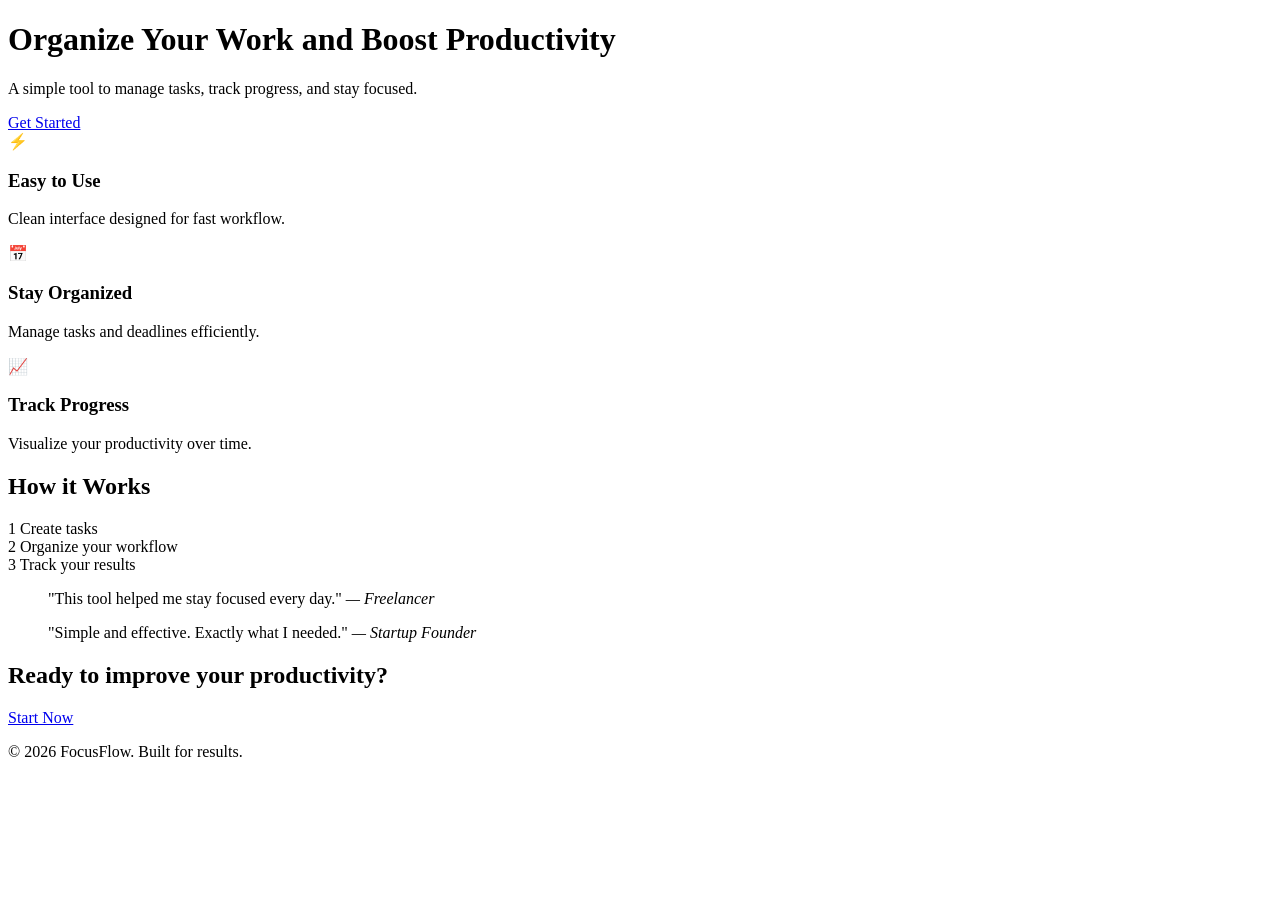
==== index.html @ 997bd2ec "Add files via upload" ====
<!DOCTYPE html>
<html lang="en">
<head>
    <meta charset="UTF-8">
    <meta name="viewport" content="width=device-width, initial-scale=1.0">
    <title>FocusFlow | Productivity Tool</title>
    <link rel="stylesheet" href="style.css">
    <link href="https://fonts.googleapis.com/css2?family=Inter:wght@400;600;800&display=swap" rel="stylesheet">
</head>
<body>

    <header class="hero">
        <div class="container">
            <h1>Organize Your Work and <span class="highlight">Boost Productivity</span></h1>
            <p>A simple tool to manage tasks, track progress, and stay focused.</p>
            <a href="#" class="btn-primary">Get Started</a>
        </div>
    </header>

    <section class="benefits">
        <div class="container grid-3">
            <div class="card">
                <div class="icon">⚡</div>
                <h3>Easy to Use</h3>
                <p>Clean interface designed for fast workflow.</p>
            </div>
            <div class="card">
                <div class="icon">📅</div>
                <h3>Stay Organized</h3>
                <p>Manage tasks and deadlines efficiently.</p>
            </div>
            <div class="card">
                <div class="icon">📈</div>
                <h3>Track Progress</h3>
                <p>Visualize your productivity over time.</p>
            </div>
        </div>
    </section>

    <section class="how-it-works">
        <div class="container">
            <h2>How it Works</h2>
            <div class="steps">
                <div class="step"><span>1</span> Create tasks</div>
                <div class="step"><span>2</span> Organize your workflow</div>
                <div class="step"><span>3</span> Track your results</div>
            </div>
        </div>
    </section>

    <section class="testimonials">
        <div class="container">
            <div class="testimonial-grid">
                <blockquote>
                    "This tool helped me stay focused every day."
                    <cite>— Freelancer</cite>
                </blockquote>
                <blockquote>
                    "Simple and effective. Exactly what I needed."
                    <cite>— Startup Founder</cite>
                </blockquote>
            </div>
        </div>
    </section>

    <section class="cta-final">
        <div class="container">
            <h2>Ready to improve your productivity?</h2>
            <a href="#" class="btn-primary">Start Now</a>
        </div>
    </section>

    <footer>
        <p>&copy; 2026 FocusFlow. Built for results.</p>
    </footer>

</body>
</html>
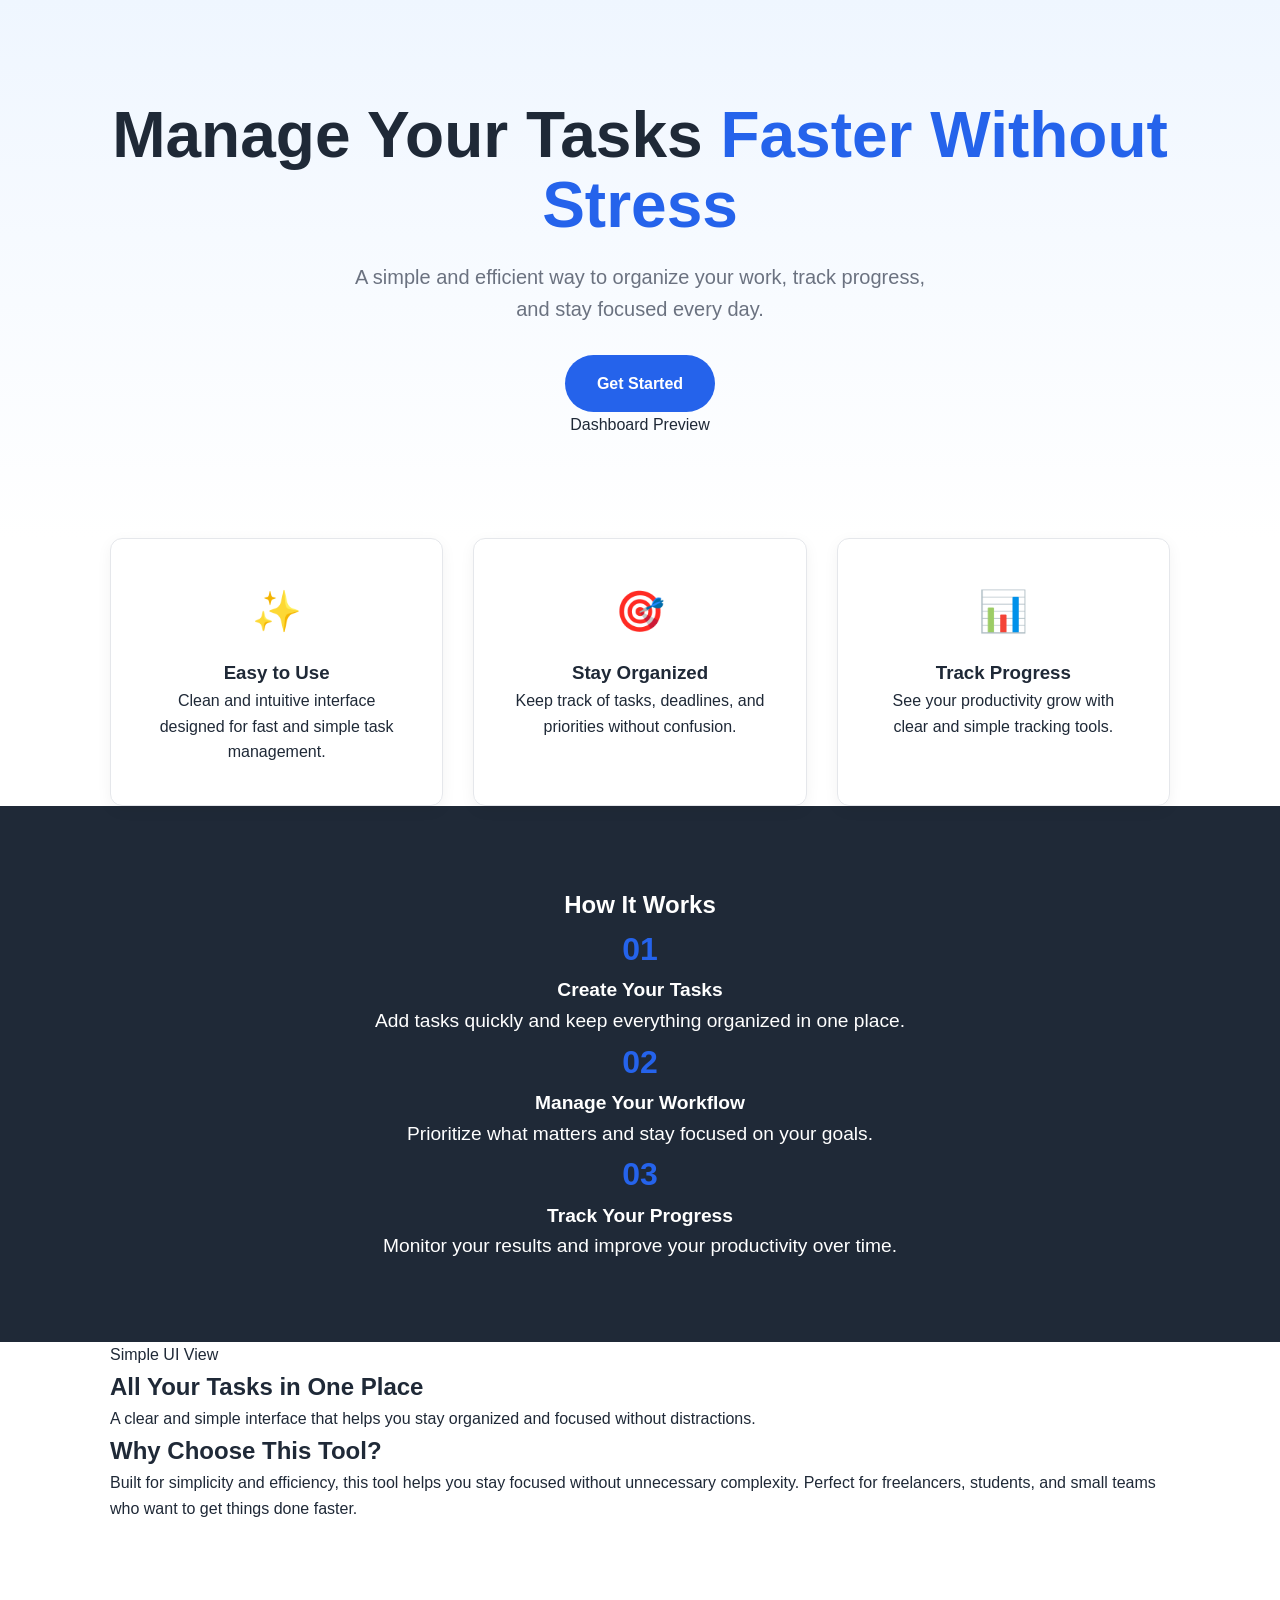
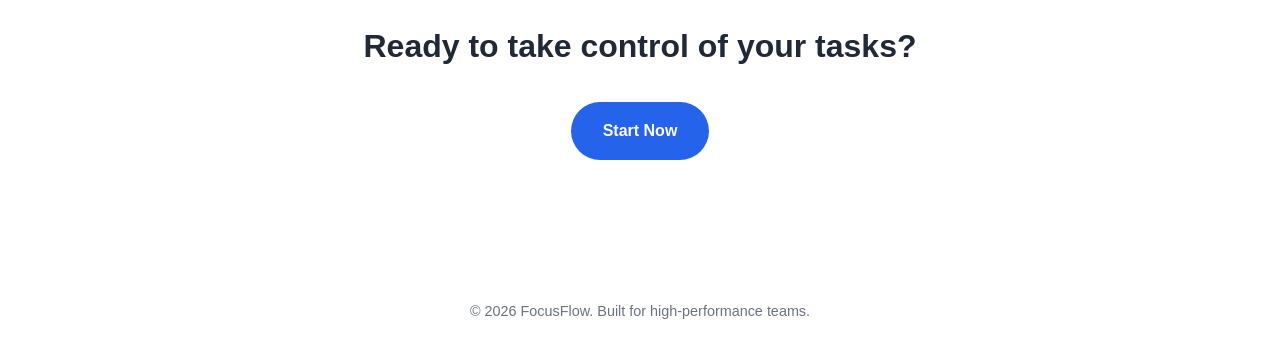
==== commit f0a86ee2: "Revise index.html for improved messaging and layout Updated the content and structure of the index.h" ====
--- a/index.html
+++ b/index.html
@@ -3,76 +3,99 @@
 <head>
     <meta charset="UTF-8">
     <meta name="viewport" content="width=device-width, initial-scale=1.0">
-    <title>FocusFlow | Productivity Tool</title>
+    <title>FocusFlow | Manage Your Tasks Faster</title>
     <link rel="stylesheet" href="style.css">
     <link href="https://fonts.googleapis.com/css2?family=Inter:wght@400;600;800&display=swap" rel="stylesheet">
 </head>
 <body>
 
     <header class="hero">
-        <div class="container">
-            <h1>Organize Your Work and <span class="highlight">Boost Productivity</span></h1>
-            <p>A simple tool to manage tasks, track progress, and stay focused.</p>
-            <a href="#" class="btn-primary">Get Started</a>
+        <div class="container hero-grid">
+            <div class="hero-text">
+                <h1>Manage Your Tasks <span class="highlight">Faster Without Stress</span></h1>
+                <p>A simple and efficient way to organize your work, track progress, and stay focused every day.</p>
+                <a href="#" class="btn-primary">Get Started</a>
+            </div>
+            <div class="hero-image">
+                <div class="mockup-placeholder">Dashboard Preview</div>
+            </div>
         </div>
     </header>
 
-    <section class="benefits">
+    <section class="features">
         <div class="container grid-3">
             <div class="card">
-                <div class="icon">⚡</div>
+                <div class="icon">✨</div>
                 <h3>Easy to Use</h3>
-                <p>Clean interface designed for fast workflow.</p>
+                <p>Clean and intuitive interface designed for fast and simple task management.</p>
             </div>
             <div class="card">
-                <div class="icon">📅</div>
+                <div class="icon">🎯</div>
                 <h3>Stay Organized</h3>
-                <p>Manage tasks and deadlines efficiently.</p>
+                <p>Keep track of tasks, deadlines, and priorities without confusion.</p>
             </div>
             <div class="card">
-                <div class="icon">📈</div>
+                <div class="icon">📊</div>
                 <h3>Track Progress</h3>
-                <p>Visualize your productivity over time.</p>
+                <p>See your productivity grow with clear and simple tracking tools.</p>
             </div>
         </div>
     </section>
 
     <section class="how-it-works">
         <div class="container">
-            <h2>How it Works</h2>
-            <div class="steps">
-                <div class="step"><span>1</span> Create tasks</div>
-                <div class="step"><span>2</span> Organize your workflow</div>
-                <div class="step"><span>3</span> Track your results</div>
+            <h2 class="section-title">How It Works</h2>
+            <div class="steps-grid">
+                <div class="step">
+                    <span class="number">01</span>
+                    <h4>Create Your Tasks</h4>
+                    <p>Add tasks quickly and keep everything organized in one place.</p>
+                </div>
+                <div class="step">
+                    <span class="number">02</span>
+                    <h4>Manage Your Workflow</h4>
+                    <p>Prioritize what matters and stay focused on your goals.</p>
+                </div>
+                <div class="step">
+                    <span class="number">03</span>
+                    <h4>Track Your Progress</h4>
+                    <p>Monitor your results and improve your productivity over time.</p>
+                </div>
             </div>
         </div>
     </section>
 
-    <section class="testimonials">
+    <section class="mockup-detail">
+        <div class="container hero-grid">
+            <div class="hero-image">
+                <div class="mockup-placeholder secondary">Simple UI View</div>
+            </div>
+            <div class="hero-text">
+                <h2>All Your Tasks in One Place</h2>
+                <p>A clear and simple interface that helps you stay organized and focused without distractions.</p>
+            </div>
+        </div>
+    </section>
+
+    <section class="value-proof">
         <div class="container">
-            <div class="testimonial-grid">
-                <blockquote>
-                    "This tool helped me stay focused every day."
-                    <cite>— Freelancer</cite>
-                </blockquote>
-                <blockquote>
-                    "Simple and effective. Exactly what I needed."
-                    <cite>— Startup Founder</cite>
-                </blockquote>
+            <div class="value-box">
+                <h2>Why Choose This Tool?</h2>
+                <p>Built for simplicity and efficiency, this tool helps you stay focused without unnecessary complexity. Perfect for freelancers, students, and small teams who want to get things done faster.</p>
             </div>
         </div>
     </section>
 
     <section class="cta-final">
         <div class="container">
-            <h2>Ready to improve your productivity?</h2>
+            <h2>Ready to take control of your tasks?</h2>
             <a href="#" class="btn-primary">Start Now</a>
         </div>
     </section>
 
     <footer>
-        <p>&copy; 2026 FocusFlow. Built for results.</p>
+        <p>&copy; 2026 FocusFlow. Built for high-performance teams.</p>
     </footer>
 
 </body>
-</html>+</html>
--- a/style.css
+++ b/style.css
@@ -0,0 +1,158 @@
+:root {
+    --primary: #2563eb;
+    --primary-hover: #1d4ed8;
+    --text-dark: #1f2937;
+    --text-light: #6b7280;
+    --bg-light: #f3f4f6;
+    --white: #ffffff;
+}
+
+* {
+    margin: 0;
+    padding: 0;
+    box-sizing: border-box;
+}
+
+body {
+    font-family: 'Inter', sans-serif;
+    color: var(--text-dark);
+    line-height: 1.6;
+    overflow-x: hidden;
+}
+
+.container {
+    max-width: 1100px;
+    margin: 0 auto;
+    padding: 0 20px;
+}
+
+/* 1. HERO */
+.hero {
+    padding: 100px 0;
+    text-align: center;
+    background: linear-gradient(to bottom, #eff6ff, #ffffff);
+}
+
+.hero h1 {
+    font-size: clamp(2.5rem, 8vw, 4rem); /* Tamanho responsivo fluído */
+    font-weight: 800;
+    line-height: 1.1;
+    margin-bottom: 20px;
+}
+
+.highlight { color: var(--primary); }
+
+.hero p {
+    font-size: 1.25rem;
+    color: var(--text-light);
+    max-width: 600px;
+    margin: 0 auto 30px;
+}
+
+/* BUTTONS */
+.btn-primary {
+    display: inline-block;
+    padding: 16px 32px;
+    background-color: var(--primary);
+    color: var(--white);
+    text-decoration: none;
+    border-radius: 50px;
+    font-weight: 600;
+    transition: transform 0.2s, background 0.2s;
+}
+
+.btn-primary:hover {
+    background-color: var(--primary-hover);
+    transform: translateY(-2px);
+}
+
+/* 2. BENEFITS */
+.benefits { padding: 80px 0; }
+.grid-3 {
+    display: grid;
+    grid-template-columns: repeat(auto-fit, minmax(280px, 1fr));
+    gap: 30px;
+}
+
+.card {
+    padding: 40px;
+    border: 1px solid #e5e7eb;
+    border-radius: 12px;
+    text-align: center;
+    transition: transform 0.3s ease;
+    box-shadow: 0 4px 15px rgba(0, 0, 0, 0.05); /* Sombra bem leve */
+}
+
+.card .icon { font-size: 2.5rem; margin-bottom: 15px; }
+.card:hover {
+    transform: translateY(-5px);
+}
+
+/* 3. HOW IT WORKS */
+.how-it-works {
+    background-color: var(--text-dark);
+    color: var(--white);
+    padding: 80px 0;
+    text-align: center;
+}
+
+.steps {
+    display: flex;
+    flex-wrap: wrap;
+    justify-content: center;
+    gap: 40px;
+    margin-top: 40px;
+}
+
+.step { font-size: 1.2rem; }
+.step span {
+    display: block;
+    font-size: 2rem;
+    font-weight: 800;
+    color: var(--primary);
+}
+
+/* 4. TESTIMONIALS */
+.testimonials { padding: 80px 0; background-color: var(--bg-light); }
+.testimonial-grid {
+    display: grid;
+    grid-template-columns: 1fr 1fr;
+    gap: 20px;
+}
+
+blockquote {
+    background: var(--white);
+    padding: 30px;
+    border-radius: 12px;
+    font-style: italic;
+    box-shadow: 0 4px 6px -1px rgba(0,0,0,0.1);
+}
+
+cite {
+    display: block;
+    margin-top: 15px;
+    font-style: normal;
+    font-weight: bold;
+    color: var(--primary);
+}
+
+/* 5. CTA FINAL */
+.cta-final {
+    padding: 100px 0;
+    text-align: center;
+}
+
+.cta-final h2 { margin-bottom: 30px; font-size: 2rem; }
+
+footer {
+    text-align: center;
+    padding: 40px;
+    font-size: 0.9rem;
+    color: var(--text-light);
+}
+
+/* AJUSTES MOBILE EXTRAS */
+@media (max-width: 768px) {
+    .testimonial-grid { grid-template-columns: 1fr; }
+    .steps { flex-direction: column; }
+}
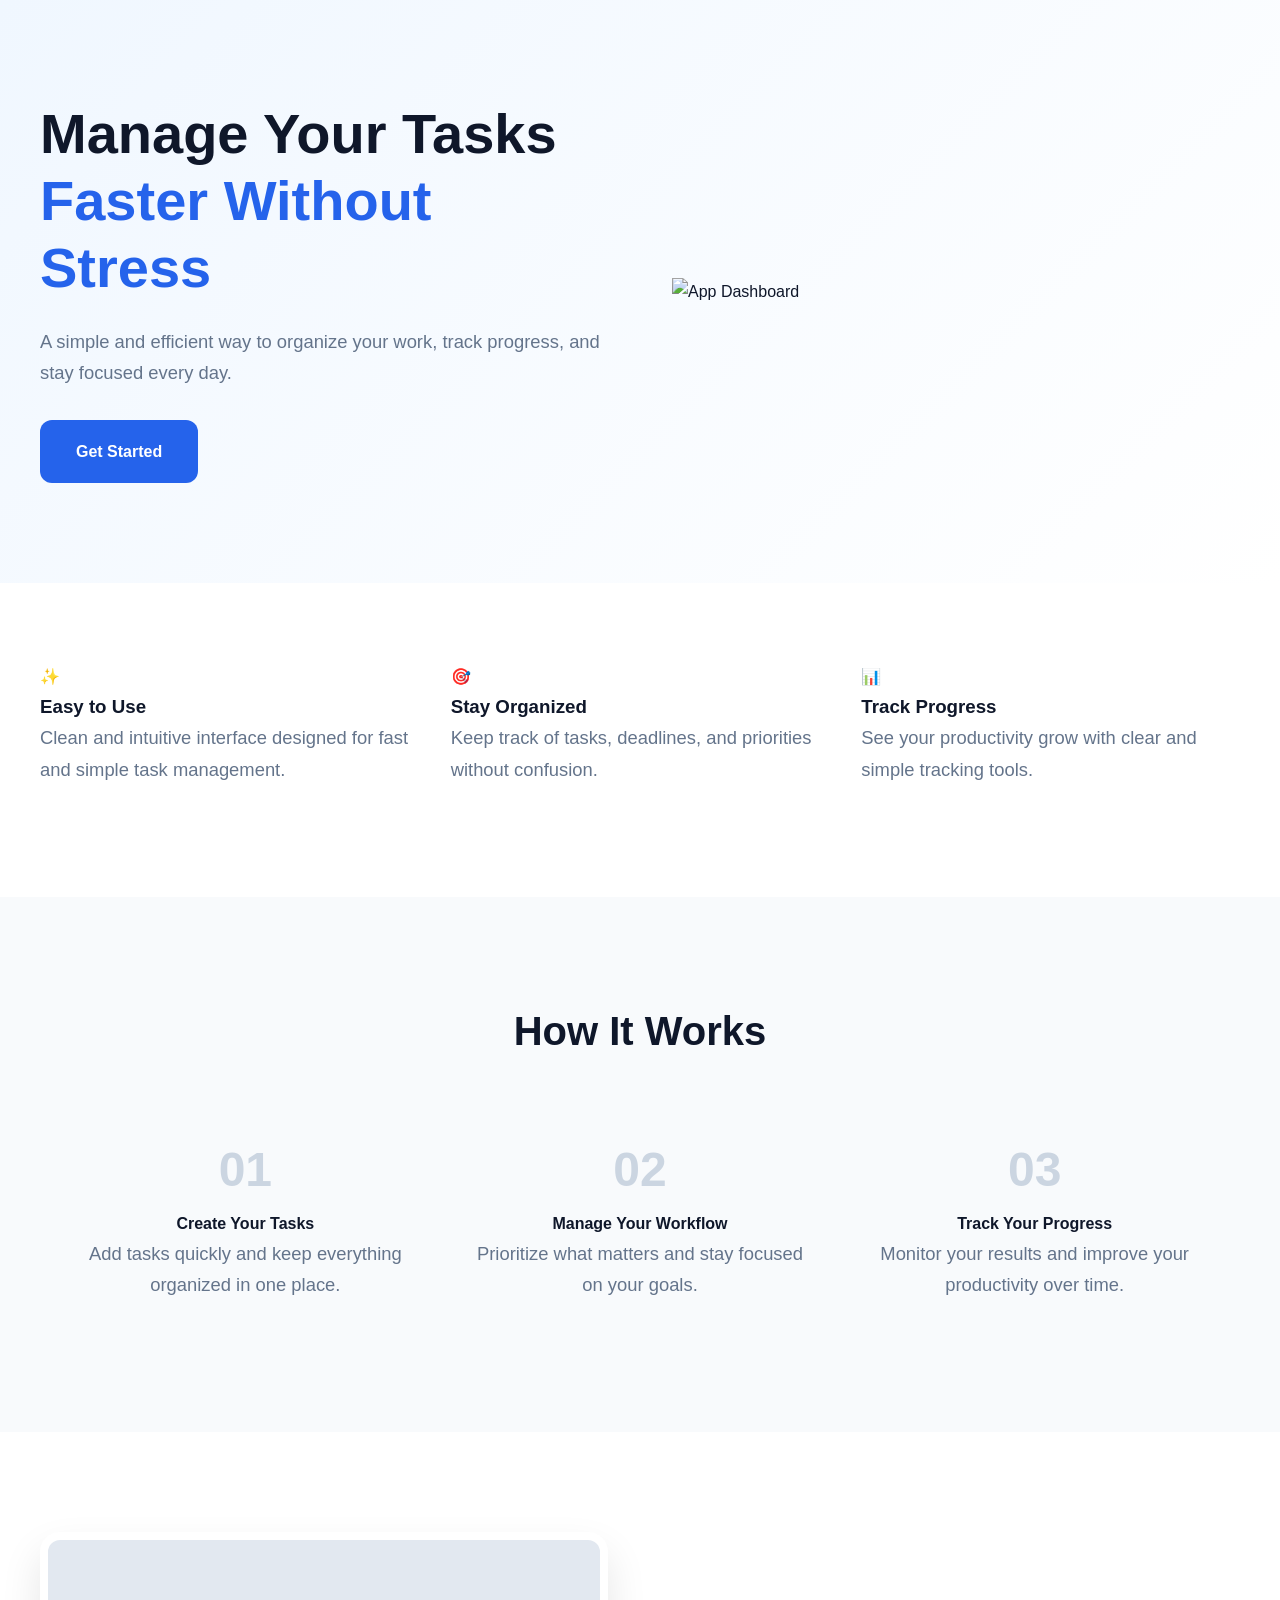
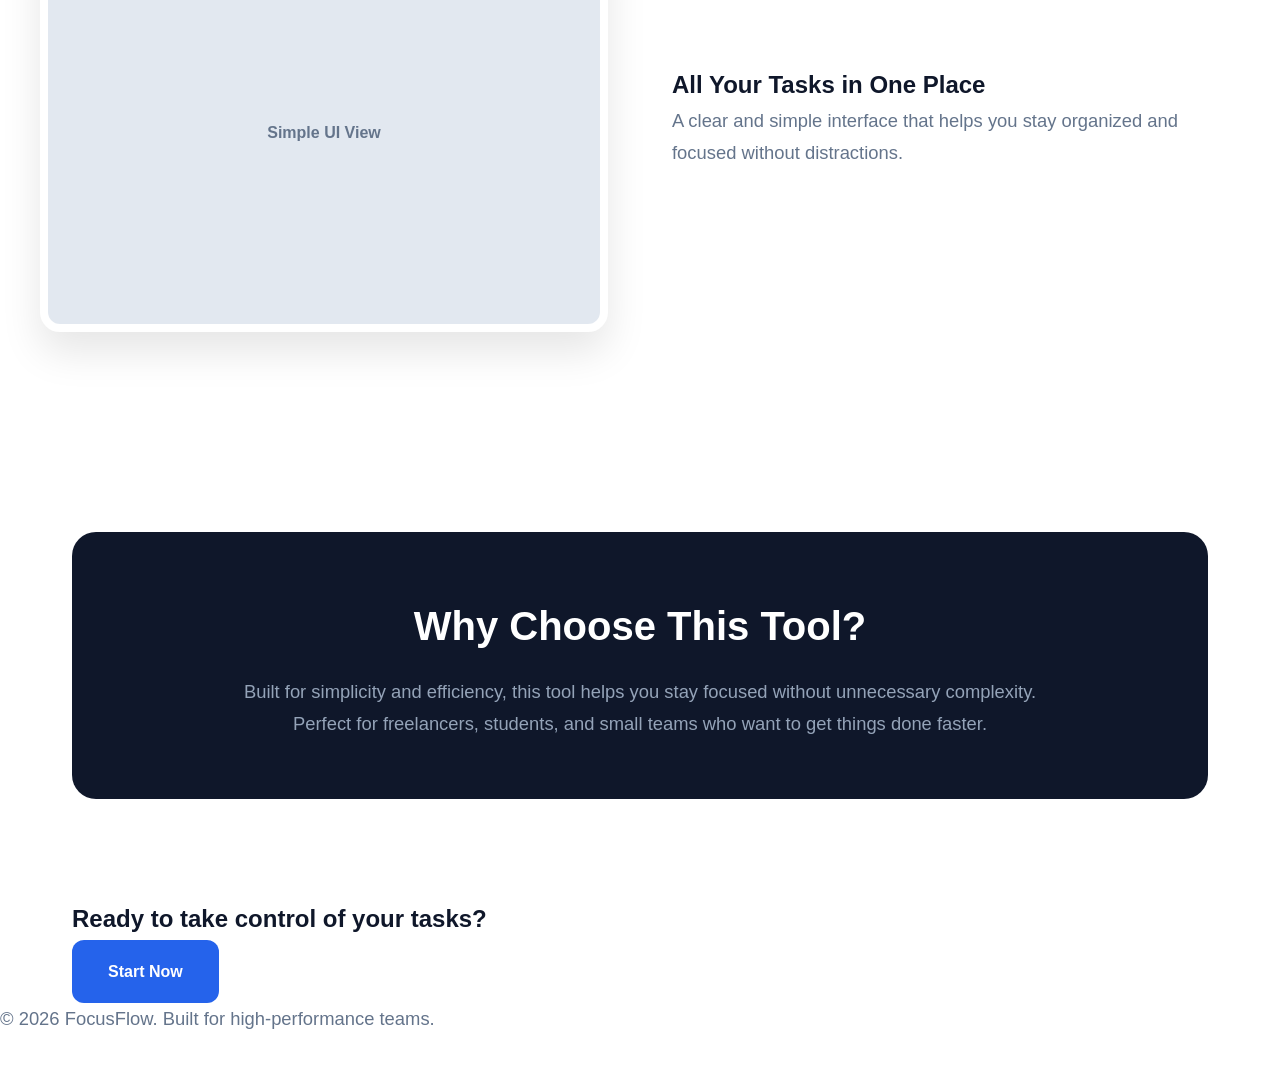
==== commit 6f152a29: "Update index.html" ====
--- a/index.html
+++ b/index.html
@@ -3,7 +3,7 @@
 <head>
     <meta charset="UTF-8">
     <meta name="viewport" content="width=device-width, initial-scale=1.0">
-    <title>FocusFlow | Manage Your Tasks Faster</title>
+    <title>FocusFlow | Manage Your Tasks Faster Without Stress</title>
     <link rel="stylesheet" href="style.css">
     <link href="https://fonts.googleapis.com/css2?family=Inter:wght@400;600;800&display=swap" rel="stylesheet">
 </head>
@@ -17,7 +17,7 @@
                 <a href="#" class="btn-primary">Get Started</a>
             </div>
             <div class="hero-image">
-                <div class="mockup-placeholder">Dashboard Preview</div>
+                <img src="dashboard.png" alt="App Dashboard" class="img-mockup">
             </div>
         </div>
     </header>
--- a/style.css
+++ b/style.css
@@ -1,158 +1,66 @@
 :root {
     --primary: #2563eb;
-    --primary-hover: #1d4ed8;
-    --text-dark: #1f2937;
-    --text-light: #6b7280;
-    --bg-light: #f3f4f6;
+    --dark: #0f172a;
+    --gray: #64748b;
+    --bg-soft: #f8fafc;
     --white: #ffffff;
 }
 
-* {
-    margin: 0;
-    padding: 0;
-    box-sizing: border-box;
-}
+* { margin: 0; padding: 0; box-sizing: border-box; }
+body { font-family: 'Inter', sans-serif; color: var(--dark); line-height: 1.7; background: var(--white); }
+.container { max-width: 1200px; margin: 0 auto; padding: 0 2rem; }
 
-body {
-    font-family: 'Inter', sans-serif;
-    color: var(--text-dark);
-    line-height: 1.6;
-    overflow-x: hidden;
-}
+/* LAYOUT GRIDS */
+.hero-grid { display: grid; grid-template-columns: 1fr 1fr; gap: 4rem; align-items: center; padding: 100px 0; }
+.grid-3 { display: grid; grid-template-columns: repeat(auto-fit, minmax(300px, 1fr)); gap: 2rem; padding: 80px 0; }
 
-.container {
-    max-width: 1100px;
-    margin: 0 auto;
-    padding: 0 20px;
-}
+/* HERO */
+.hero { background: linear-gradient(135deg, #f0f7ff 0%, #ffffff 100%); }
+h1 { font-size: 3.5rem; font-weight: 800; line-height: 1.2; margin-bottom: 1.5rem; }
+.highlight { color: var(--primary); }
+p { font-size: 1.15rem; color: var(--gray); margin-bottom: 2rem; }
 
-/* 1. HERO */
-.hero {
-    padding: 100px 0;
-    text-align: center;
-    background: linear-gradient(to bottom, #eff6ff, #ffffff);
-}
-
-.hero h1 {
-    font-size: clamp(2.5rem, 8vw, 4rem); /* Tamanho responsivo fluído */
-    font-weight: 800;
-    line-height: 1.1;
-    margin-bottom: 20px;
-}
-
-.highlight { color: var(--primary); }
-
-.hero p {
-    font-size: 1.25rem;
-    color: var(--text-light);
-    max-width: 600px;
-    margin: 0 auto 30px;
+/* MOCKUP PLACEHOLDER */
+.mockup-placeholder {
+    background: #e2e8f0;
+    height: 400px;
+    border-radius: 20px;
+    display: flex;
+    align-items: center;
+    justify-content: center;
+    border: 8px solid #fff;
+    box-shadow: 0 20px 40px rgba(0,0,0,0.1);
+    color: var(--gray);
+    font-weight: bold;
 }
 
 /* BUTTONS */
 .btn-primary {
+    background: var(--primary);
+    color: white;
+    padding: 18px 36px;
+    border-radius: 12px;
+    text-decoration: none;
+    font-weight: 600;
     display: inline-block;
-    padding: 16px 32px;
-    background-color: var(--primary);
-    color: var(--white);
-    text-decoration: none;
-    border-radius: 50px;
-    font-weight: 600;
-    transition: transform 0.2s, background 0.2s;
+    transition: 0.3s;
 }
+.btn-primary:hover { transform: translateY(-3px); box-shadow: 0 10px 20px rgba(37, 99, 235, 0.2); }
 
-.btn-primary:hover {
-    background-color: var(--primary-hover);
-    transform: translateY(-2px);
+/* HOW IT WORKS */
+.how-it-works { background: var(--bg-soft); padding: 100px 0; text-align: center; }
+.section-title { font-size: 2.5rem; margin-bottom: 4rem; }
+.steps-grid { display: grid; grid-template-columns: repeat(auto-fit, minmax(250px, 1fr)); gap: 3rem; }
+.number { font-size: 3rem; font-weight: 800; color: #cbd5e1; display: block; }
+
+/* VALUE PROOF */
+.value-proof { padding: 100px 0; }
+.value-box { background: var(--dark); color: white; padding: 60px; border-radius: 24px; text-align: center; }
+.value-box h2 { font-size: 2.5rem; margin-bottom: 1rem; }
+.value-box p { color: #94a3b8; max-width: 800px; margin: 0 auto; }
+
+/* RESPONSIVIDADE */
+@media (max-width: 968px) {
+    .hero-grid { grid-template-columns: 1fr; text-align: center; padding: 60px 0; }
+    h1 { font-size: 2.5rem; }
 }
-
-/* 2. BENEFITS */
-.benefits { padding: 80px 0; }
-.grid-3 {
-    display: grid;
-    grid-template-columns: repeat(auto-fit, minmax(280px, 1fr));
-    gap: 30px;
-}
-
-.card {
-    padding: 40px;
-    border: 1px solid #e5e7eb;
-    border-radius: 12px;
-    text-align: center;
-    transition: transform 0.3s ease;
-    box-shadow: 0 4px 15px rgba(0, 0, 0, 0.05); /* Sombra bem leve */
-}
-
-.card .icon { font-size: 2.5rem; margin-bottom: 15px; }
-.card:hover {
-    transform: translateY(-5px);
-}
-
-/* 3. HOW IT WORKS */
-.how-it-works {
-    background-color: var(--text-dark);
-    color: var(--white);
-    padding: 80px 0;
-    text-align: center;
-}
-
-.steps {
-    display: flex;
-    flex-wrap: wrap;
-    justify-content: center;
-    gap: 40px;
-    margin-top: 40px;
-}
-
-.step { font-size: 1.2rem; }
-.step span {
-    display: block;
-    font-size: 2rem;
-    font-weight: 800;
-    color: var(--primary);
-}
-
-/* 4. TESTIMONIALS */
-.testimonials { padding: 80px 0; background-color: var(--bg-light); }
-.testimonial-grid {
-    display: grid;
-    grid-template-columns: 1fr 1fr;
-    gap: 20px;
-}
-
-blockquote {
-    background: var(--white);
-    padding: 30px;
-    border-radius: 12px;
-    font-style: italic;
-    box-shadow: 0 4px 6px -1px rgba(0,0,0,0.1);
-}
-
-cite {
-    display: block;
-    margin-top: 15px;
-    font-style: normal;
-    font-weight: bold;
-    color: var(--primary);
-}
-
-/* 5. CTA FINAL */
-.cta-final {
-    padding: 100px 0;
-    text-align: center;
-}
-
-.cta-final h2 { margin-bottom: 30px; font-size: 2rem; }
-
-footer {
-    text-align: center;
-    padding: 40px;
-    font-size: 0.9rem;
-    color: var(--text-light);
-}
-
-/* AJUSTES MOBILE EXTRAS */
-@media (max-width: 768px) {
-    .testimonial-grid { grid-template-columns: 1fr; }
-    .steps { flex-direction: column; }
-}
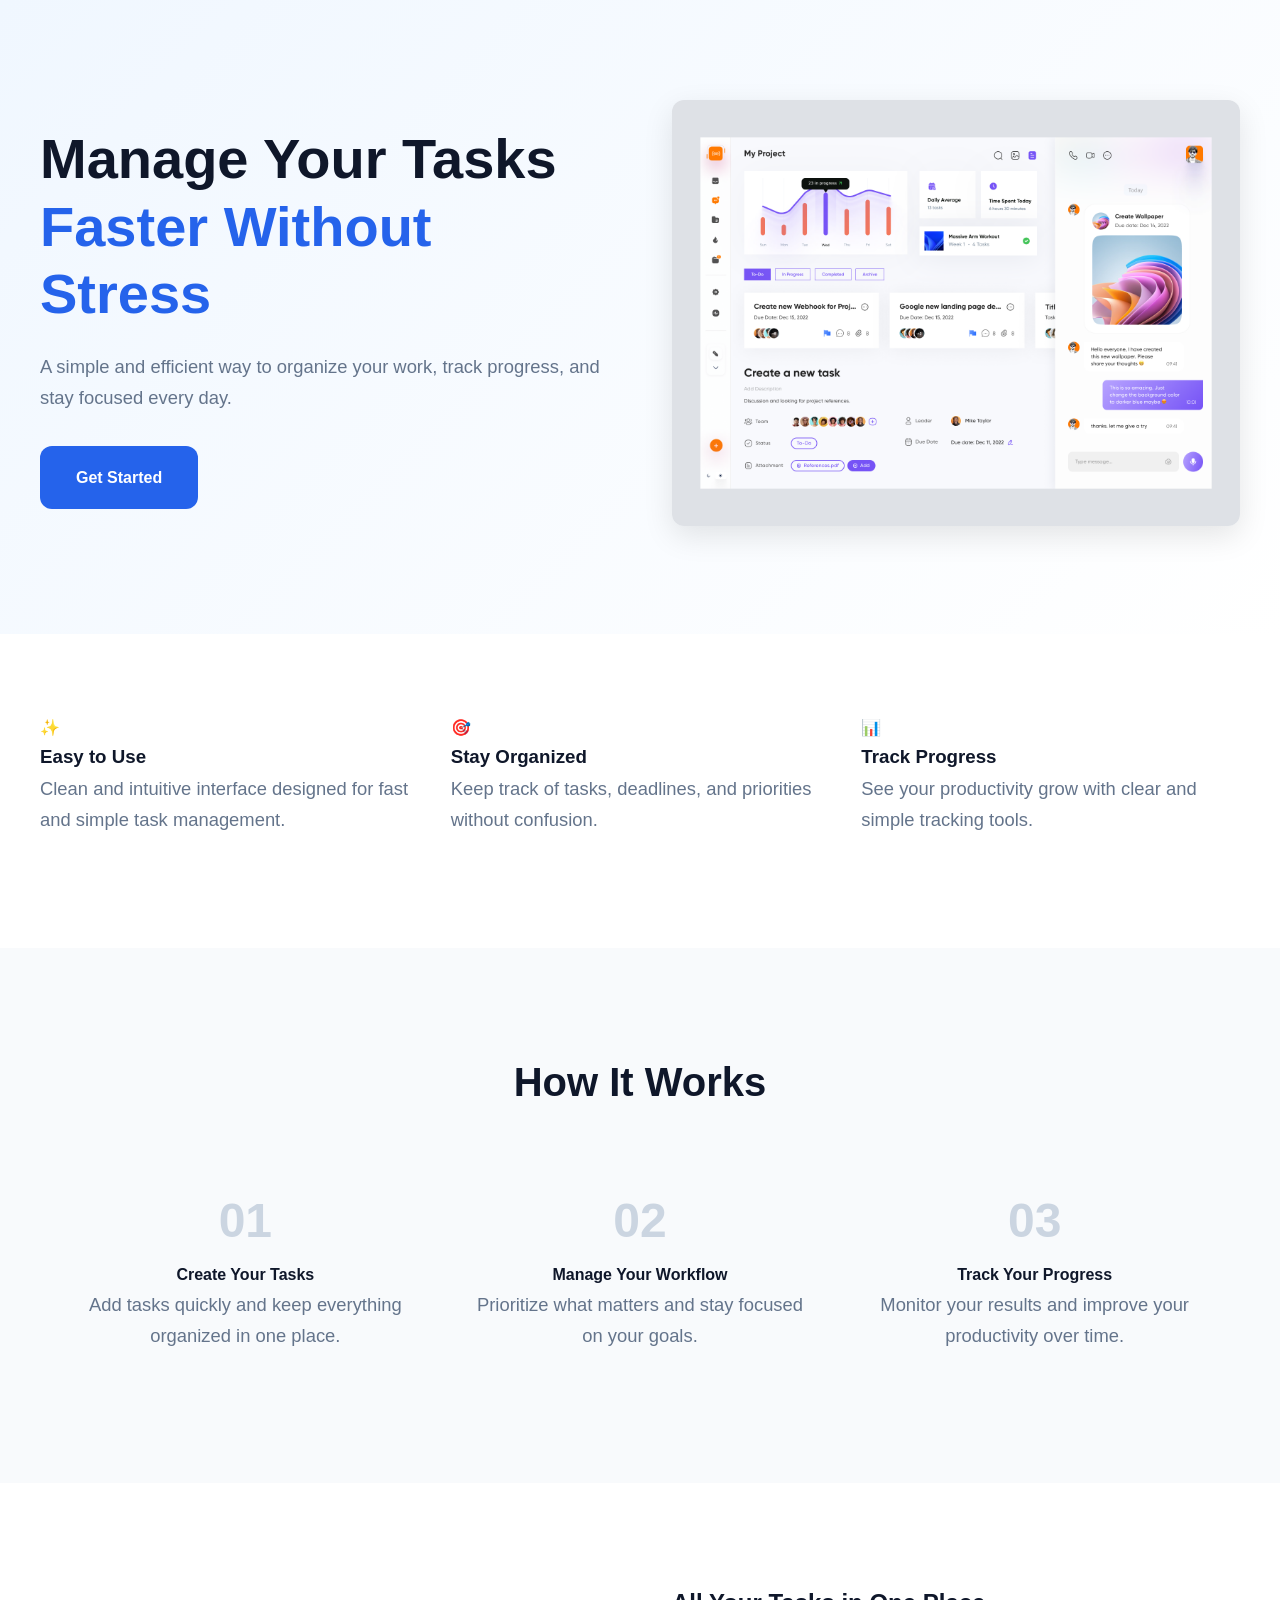
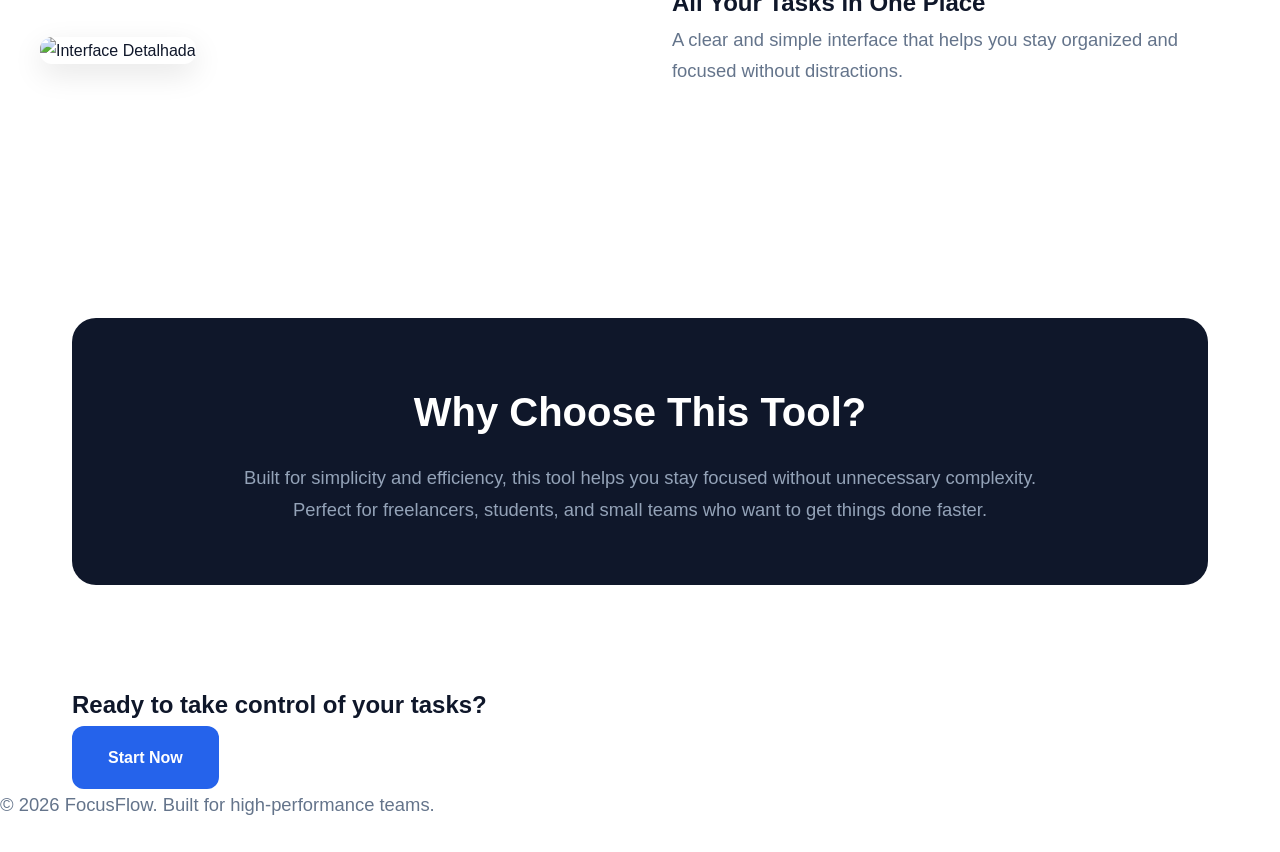
==== commit 3fe0affb: "Update index.html" ====
--- a/index.html
+++ b/index.html
@@ -68,7 +68,9 @@
     <section class="mockup-detail">
         <div class="container hero-grid">
             <div class="hero-image">
-                <div class="mockup-placeholder secondary">Simple UI View</div>
+                <div class="hero-image">
+    <img src="interface-view.png" alt="Interface Detalhada" class="img-mockup">
+</div>
             </div>
             <div class="hero-text">
                 <h2>All Your Tasks in One Place</h2>
--- a/style.css
+++ b/style.css
@@ -34,6 +34,14 @@
     font-weight: bold;
 }
 
+.img-mockup {
+    width: 100%;
+    max-width: 600px; /* Ou o tamanho que preferires */
+    height: auto;
+    border-radius: 12px;
+    box-shadow: 0 10px 30px rgba(0,0,0,0.1);
+}
+
 /* BUTTONS */
 .btn-primary {
     background: var(--primary);
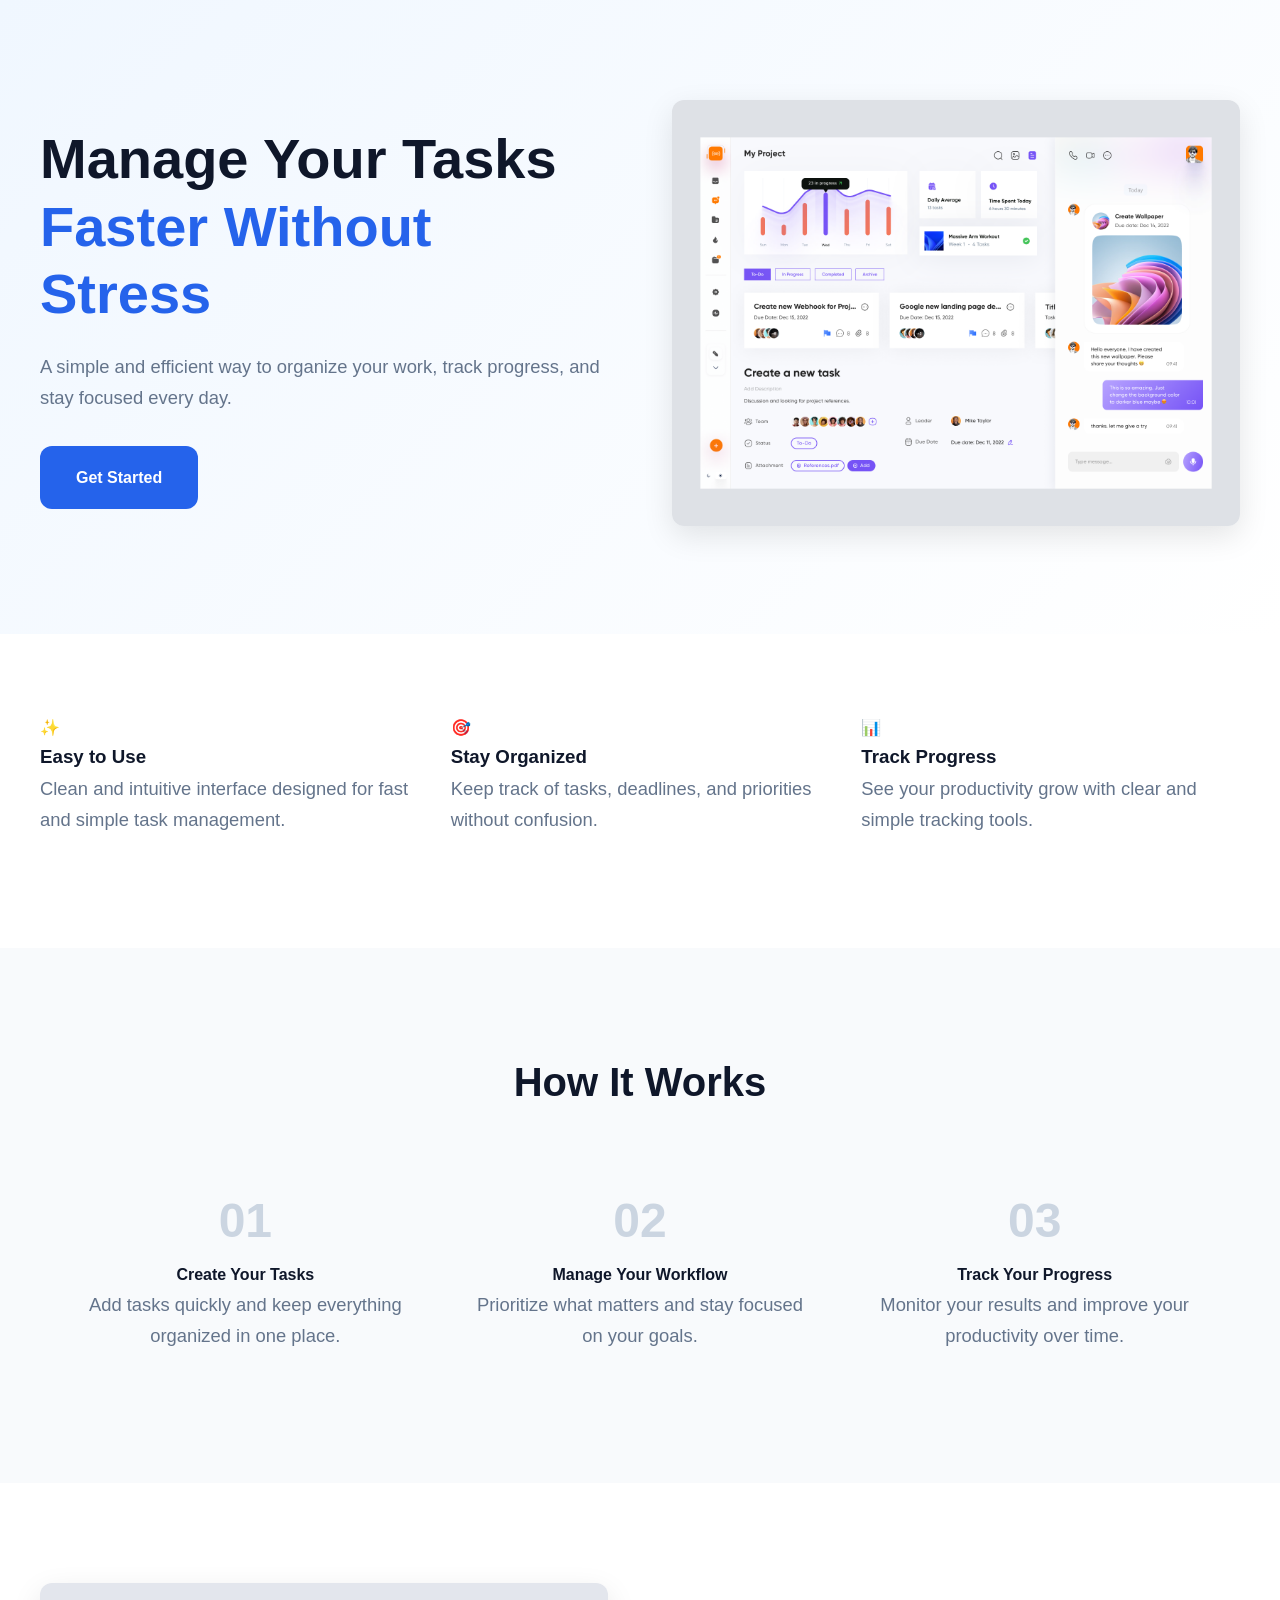
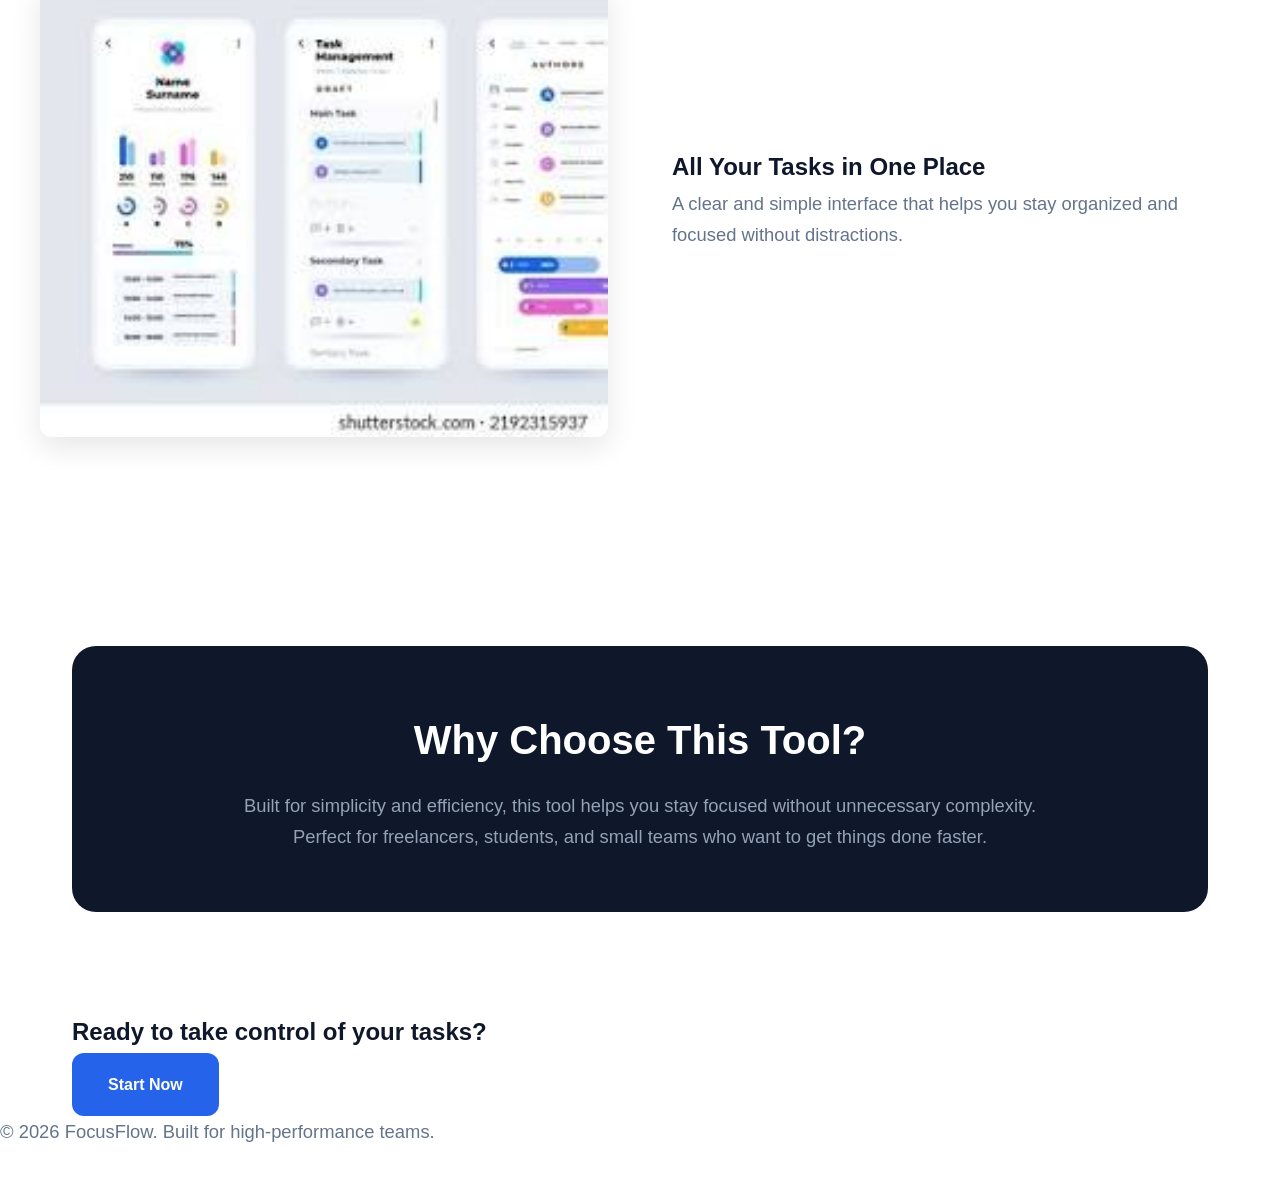
==== commit fecc7949: "Update index.html" ====
--- a/index.html
+++ b/index.html
@@ -69,7 +69,7 @@
         <div class="container hero-grid">
             <div class="hero-image">
                 <div class="hero-image">
-    <img src="interface-view.png" alt="Interface Detalhada" class="img-mockup">
+    <img src="prewiew.png" alt="Interface Detalhada" class="img-mockup">
 </div>
             </div>
             <div class="hero-text">
